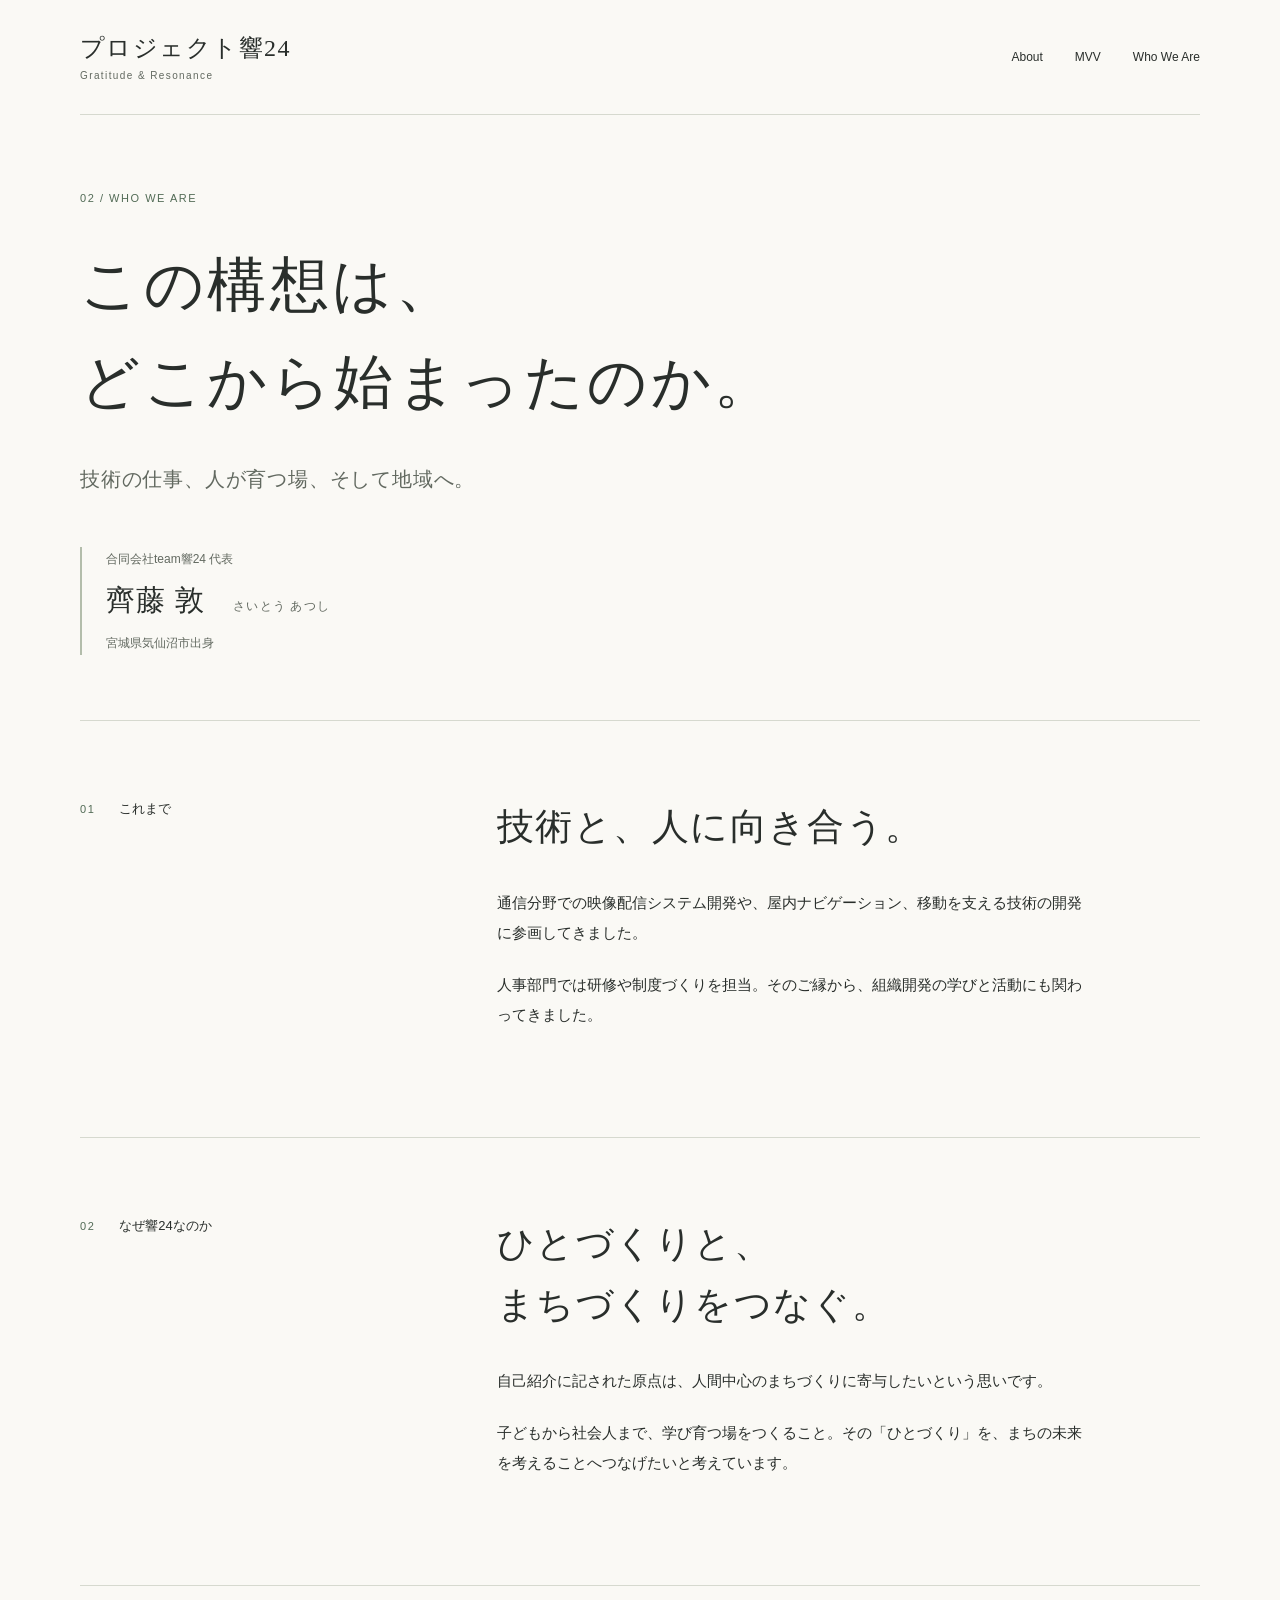
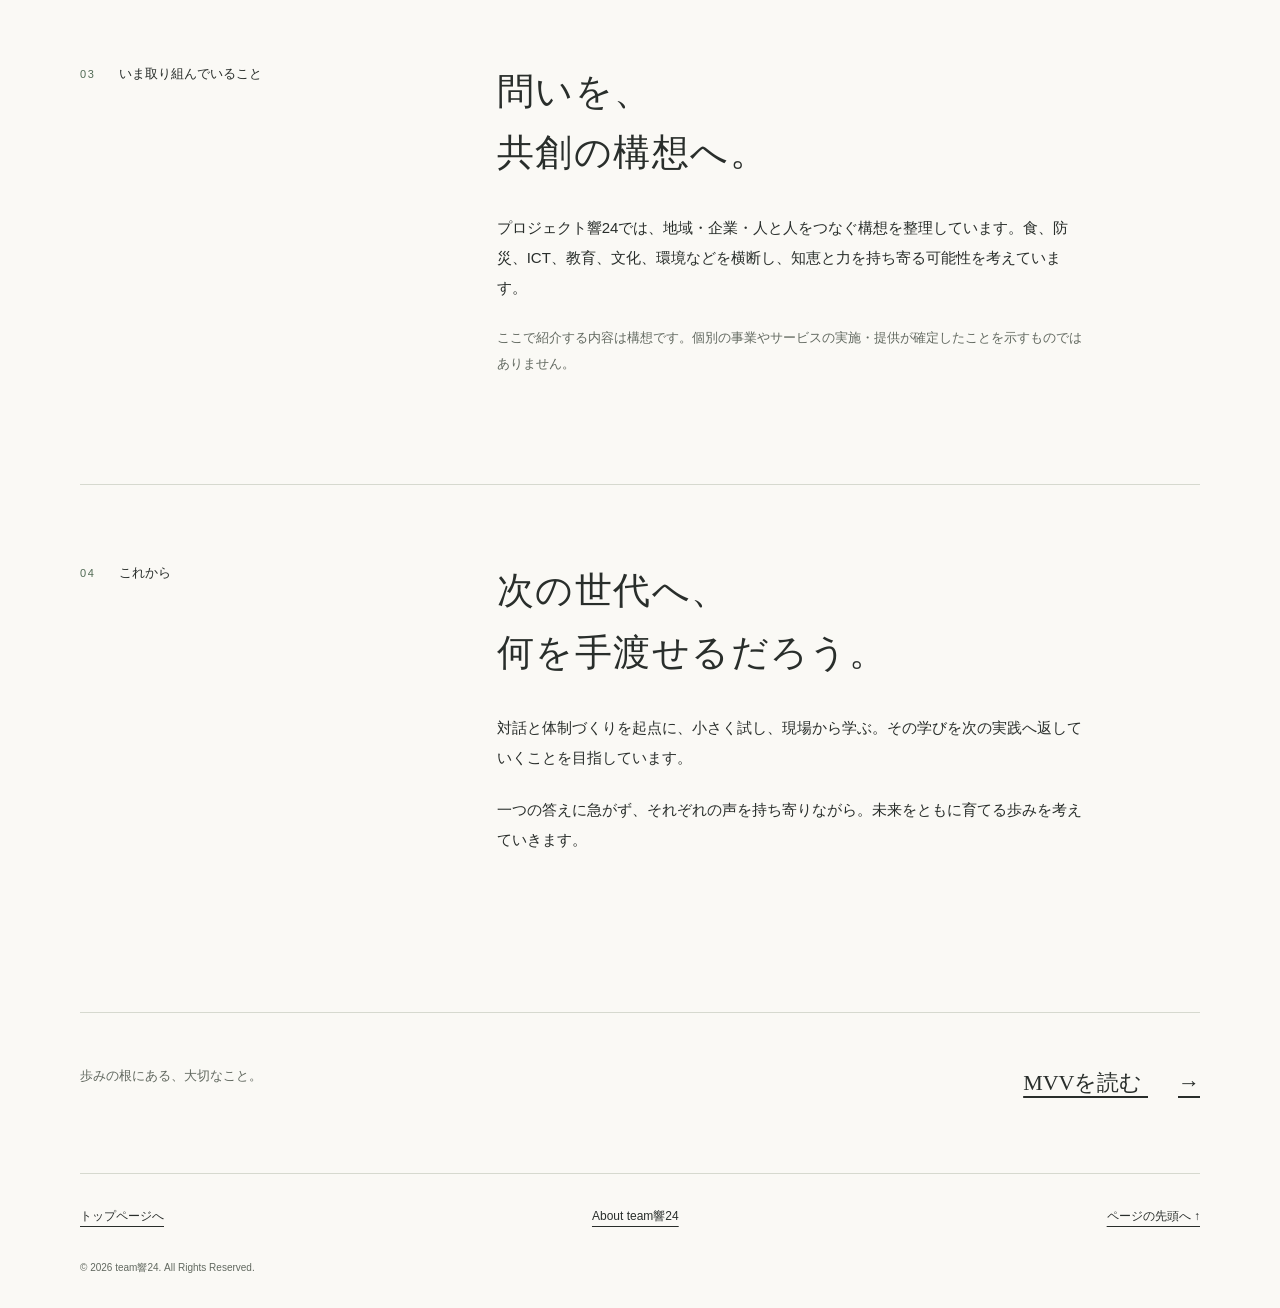
==== about/profile.html @ 74e99349 "team響24のMVVと自己紹介を公開しトップからの導線を追加" ====
<!doctype html>
<html lang="ja"><head><meta charset="utf-8"><meta name="viewport" content="width=device-width, initial-scale=1"><meta name="description" content="Who We Are — この構想は、どこから始まったのか。プロジェクト響24の理念と、その構想の原点。"><title>Who We Are — この構想は、どこから始まったのか | プロジェクト響24</title><link rel="stylesheet" href="../assets/css/about.css"></head>
<body><a class="skip" href="#main">本文へ進む</a><header class="wrap header"><a class="brand" href="index.html">プロジェクト響24<span>Gratitude &amp; Resonance</span></a><nav aria-label="About内のページ"><a href="index.html">About</a><a href="mvv.html">MVV</a><a href="profile.html" aria-current="page">Who We Are</a></nav></header><main id="main"><section class="wrap page-title profile-title"><p class="eyebrow">02 / WHO WE ARE</p><h1>この構想は、<br>どこから始まったのか。</h1><p class="lead">技術の仕事、人が育つ場、そして地域へ。</p><div class="person"><p>合同会社team響24 代表</p><h2>齊藤 敦 <span>さいとう あつし</span></h2><p>宮城県気仙沼市出身</p></div></section><div class="wrap stories"><section class="story" id="story-1"><div class="story-label"><span class="number">01</span><p>これまで</p></div><div><h2>技術と、人に向き合う。</h2><p>通信分野での映像配信システム開発や、屋内ナビゲーション、移動を支える技術の開発に参画してきました。</p><p>人事部門では研修や制度づくりを担当。そのご縁から、組織開発の学びと活動にも関わってきました。</p></div></section><section class="story" id="story-2"><div class="story-label"><span class="number">02</span><p>なぜ響24なのか</p></div><div><h2>ひとづくりと、<br>まちづくりをつなぐ。</h2><p>自己紹介に記された原点は、人間中心のまちづくりに寄与したいという思いです。</p><p>子どもから社会人まで、学び育つ場をつくること。その「ひとづくり」を、まちの未来を考えることへつなげたいと考えています。</p></div></section><section class="story" id="story-3"><div class="story-label"><span class="number">03</span><p>いま取り組んでいること</p></div><div><h2>問いを、<br>共創の構想へ。</h2><p>プロジェクト響24では、地域・企業・人と人をつなぐ構想を整理しています。食、防災、ICT、教育、文化、環境などを横断し、知恵と力を持ち寄る可能性を考えています。</p><p class="quiet">ここで紹介する内容は構想です。個別の事業やサービスの実施・提供が確定したことを示すものではありません。</p></div></section><section class="story" id="story-4"><div class="story-label"><span class="number">04</span><p>これから</p></div><div><h2>次の世代へ、<br>何を手渡せるだろう。</h2><p>対話と体制づくりを起点に、小さく試し、現場から学ぶ。その学びを次の実践へ返していくことを目指しています。</p><p>一つの答えに急がず、それぞれの声を持ち寄りながら。未来をともに育てる歩みを考えていきます。</p></div></section></div><aside class="wrap next"><span>歩みの根にある、大切なこと。</span><a href="mvv.html">MVVを読む <span aria-hidden="true">→</span></a></aside></main><footer class="wrap footer"><a href="../index.html">トップページへ</a><a href="index.html">About team響24</a><a href="#main">ページの先頭へ ↑</a><small>© 2026 team響24. All Rights Reserved.</small></footer></body></html>
---- assets/css/about.css ----
:root{--paper:#faf9f5;--ink:#292e2b;--muted:#626960;--line:#d6d9cf;--green:#edf0e7;--accent:#526b56;--serif:'Yu Mincho','Hiragino Mincho ProN',serif;--sans:'Hiragino Kaku Gothic ProN','Yu Gothic',Meiryo,sans-serif}*{box-sizing:border-box}html{scroll-padding-top:32px}body{margin:0;background:var(--paper);color:var(--ink);font:15px/2 var(--sans);-webkit-font-smoothing:antialiased}a{color:inherit;text-underline-offset:6px}a:hover{text-decoration-thickness:2px}a:focus-visible{outline:2px solid var(--accent);outline-offset:7px}p,h1,h2,h3{margin-top:0}h1,h2,h3{font-family:var(--serif);font-weight:500}h1{font-size:clamp(38px,4.6vw,66px);line-height:1.65;letter-spacing:.06em;margin-bottom:28px}h2{font-size:clamp(32px,3.5vw,48px);line-height:1.65;letter-spacing:.04em}p{margin-bottom:22px}.wrap{width:min(1120px,calc(100% - 96px));margin-inline:auto}.preview{font-size:11px;text-align:center;background:#ecebe4;color:#62675e;letter-spacing:.12em;padding:4px 16px}.header{min-height:115px;display:flex;justify-content:space-between;align-items:center;gap:28px;border-bottom:1px solid var(--line)}.brand{text-decoration:none;font:24px/1.6 var(--serif);letter-spacing:.06em}.brand span{display:block;font:10px/1.8 var(--sans);letter-spacing:.14em;color:var(--muted)}nav{display:flex;gap:32px;font-size:12px}nav a{text-decoration:none}.skip{position:absolute;left:20px;top:-100px;background:white;padding:12px;z-index:5}.skip:focus{top:10px}.eyebrow,.number{font-size:11px;letter-spacing:.14em;color:var(--accent)}.eyebrow{margin-bottom:28px}.intro{display:grid;grid-template-columns:1.4fr 1fr;align-items:center;gap:20px;padding-block:90px 82px}.lead{font:20px/2 var(--serif);letter-spacing:.04em}.quiet{font-size:13px;color:var(--muted)}.art{position:relative}.art img{display:block;width:100%;height:auto}.art span{display:block;text-align:center;font:12px var(--serif);letter-spacing:.22em;color:var(--muted)}.entrance{padding-bottom:70px}.cards{display:grid;grid-template-columns:1fr 1fr;border-top:1px solid var(--line);border-bottom:1px solid var(--line)}.card{display:flex;flex-direction:column;text-decoration:none;min-height:370px;padding:34px 40px 32px 0}.card+.card{padding-left:40px;border-left:1px solid var(--line)}.card h2{font-family:Georgia,var(--serif);font-size:40px;line-height:1.3;margin:30px 0 22px;letter-spacing:0;min-height:104px}.card p{font-size:14px;color:var(--muted)}.card-link{display:flex;justify-content:space-between;margin-top:auto;font-size:12px;color:var(--accent)}.card-link span{font-size:22px}.card:hover{background:#f0f1ea}.closing{padding-block:30px 95px;text-align:center}.closing p{font:27px/1.8 var(--serif);margin-bottom:14px}.closing span{font-size:13px;color:var(--muted)}.footer{display:flex;gap:30px;justify-content:space-between;flex-wrap:wrap;border-top:1px solid var(--line);padding-block:30px;font-size:12px}.footer small{width:100%;color:var(--muted);font-size:10px}.page-title{padding-block:72px 65px}.page-title .lead{color:var(--muted)}.jump{margin-top:38px;flex-wrap:wrap;gap:20px 35px}.chapter{padding-block:100px 110px;display:grid;grid-template-columns:1fr 2fr;gap:65px;border-top:1px solid var(--line);min-height:570px}.chapter-label{display:flex;gap:22px;font-family:Georgia,serif;font-size:24px;line-height:1.5}.chapter-label>span{font-size:12px;padding-top:8px;color:var(--accent)}.chapter-label small{display:block;font:12px/2 var(--sans);color:var(--muted);margin-top:8px}.chapter h2{margin-bottom:35px}.chapter p:not(.statement){max-width:580px}.statement{font:22px/2 var(--serif);max-width:610px}.tinted{background:var(--green)}.tinted .chapter{border:0}.values{padding-block:85px}.values>h2{margin-top:35px}.values-intro{color:var(--muted)}.value-list{list-style:none;padding:0;margin-top:45px;border-top:1px solid var(--line)}.value-list li{display:grid;grid-template-columns:50px 220px 1fr;align-items:baseline;gap:20px;padding:38px 0;border-bottom:1px solid var(--line)}.value-list h3{font-size:34px;margin:0}.value-list p{margin:0;color:var(--muted);max-width:560px}.principles{margin-top:75px;padding:45px;background:var(--green)}.principles h3{font-size:30px;margin-bottom:22px}.principles ol{padding-left:24px}.principles li{padding:4px 0}.principles .quiet{margin:25px 0 0}.next{border-top:1px solid var(--line);display:flex;justify-content:space-between;gap:30px;padding-block:50px 70px}.next>span{font-size:13px;color:var(--muted)}.next a{font:22px/1.8 var(--serif)}.next a span{padding-left:30px}.person{margin-top:48px;padding-left:24px;border-left:2px solid #b3bdab}.person p{font-size:12px;color:var(--muted);margin:0}.person h2{font-size:29px;margin:6px 0}.person h2 span{display:inline-block;font:12px var(--sans);margin-left:20px;color:var(--muted)}.story{display:grid;grid-template-columns:1fr 2fr;gap:65px;padding:75px 0 85px;border-top:1px solid var(--line)}.story-label{display:flex;gap:24px;align-items:baseline}.story-label p{font-size:13px}.story h2{font-size:37px}.story>div>p{max-width:590px}.stories{padding-bottom:50px}@media(max-width:760px){.wrap{width:calc(100% - 40px)}.header{flex-wrap:wrap;gap:18px;padding-block:22px}.header nav{width:100%;gap:28px}.brand{font-size:22px}.intro{padding-block:55px;grid-template-columns:1fr}.intro h1{font-size:38px}.art{width:65%;max-width:310px;margin:-10px 0 10px auto}.lead{font-size:18px}.cards{grid-template-columns:1fr}.card{padding:28px 10px;min-height:330px}.card+.card{border-left:0;border-top:1px solid var(--line);padding:28px 10px}.card h2{font-size:35px;min-height:0}.closing{padding-block:10px 65px}.closing p{font-size:22px}.page-title{padding-block:48px}.page-title h1{font-size:34px}.chapter{grid-template-columns:1fr;gap:25px;padding-block:55px 65px;min-height:0}.chapter h2{font-size:36px}.chapter-label{font-size:22px}.statement{font-size:20px}.values{padding-block:55px}.value-list li{grid-template-columns:26px 1fr;gap:10px;padding-block:28px}.value-list h3{font-size:30px}.value-list p{grid-column:2}.principles{padding:27px 22px;margin-top:45px}.principles li{font-size:14px}.principles .quiet br{display:none}.story{grid-template-columns:1fr;gap:16px;padding-block:45px}.story h2{font-size:30px}.next{flex-direction:column;gap:12px;padding-block:35px 50px}.next a{font-size:21px}.footer{gap:18px}.person h2 span{margin-left:12px}}@media print{.preview,.skip,.jump,.footer,.next{display:none}.wrap{width:100%}.chapter,.story{break-inside:avoid;padding-block:30px;min-height:0}body{background:white}}
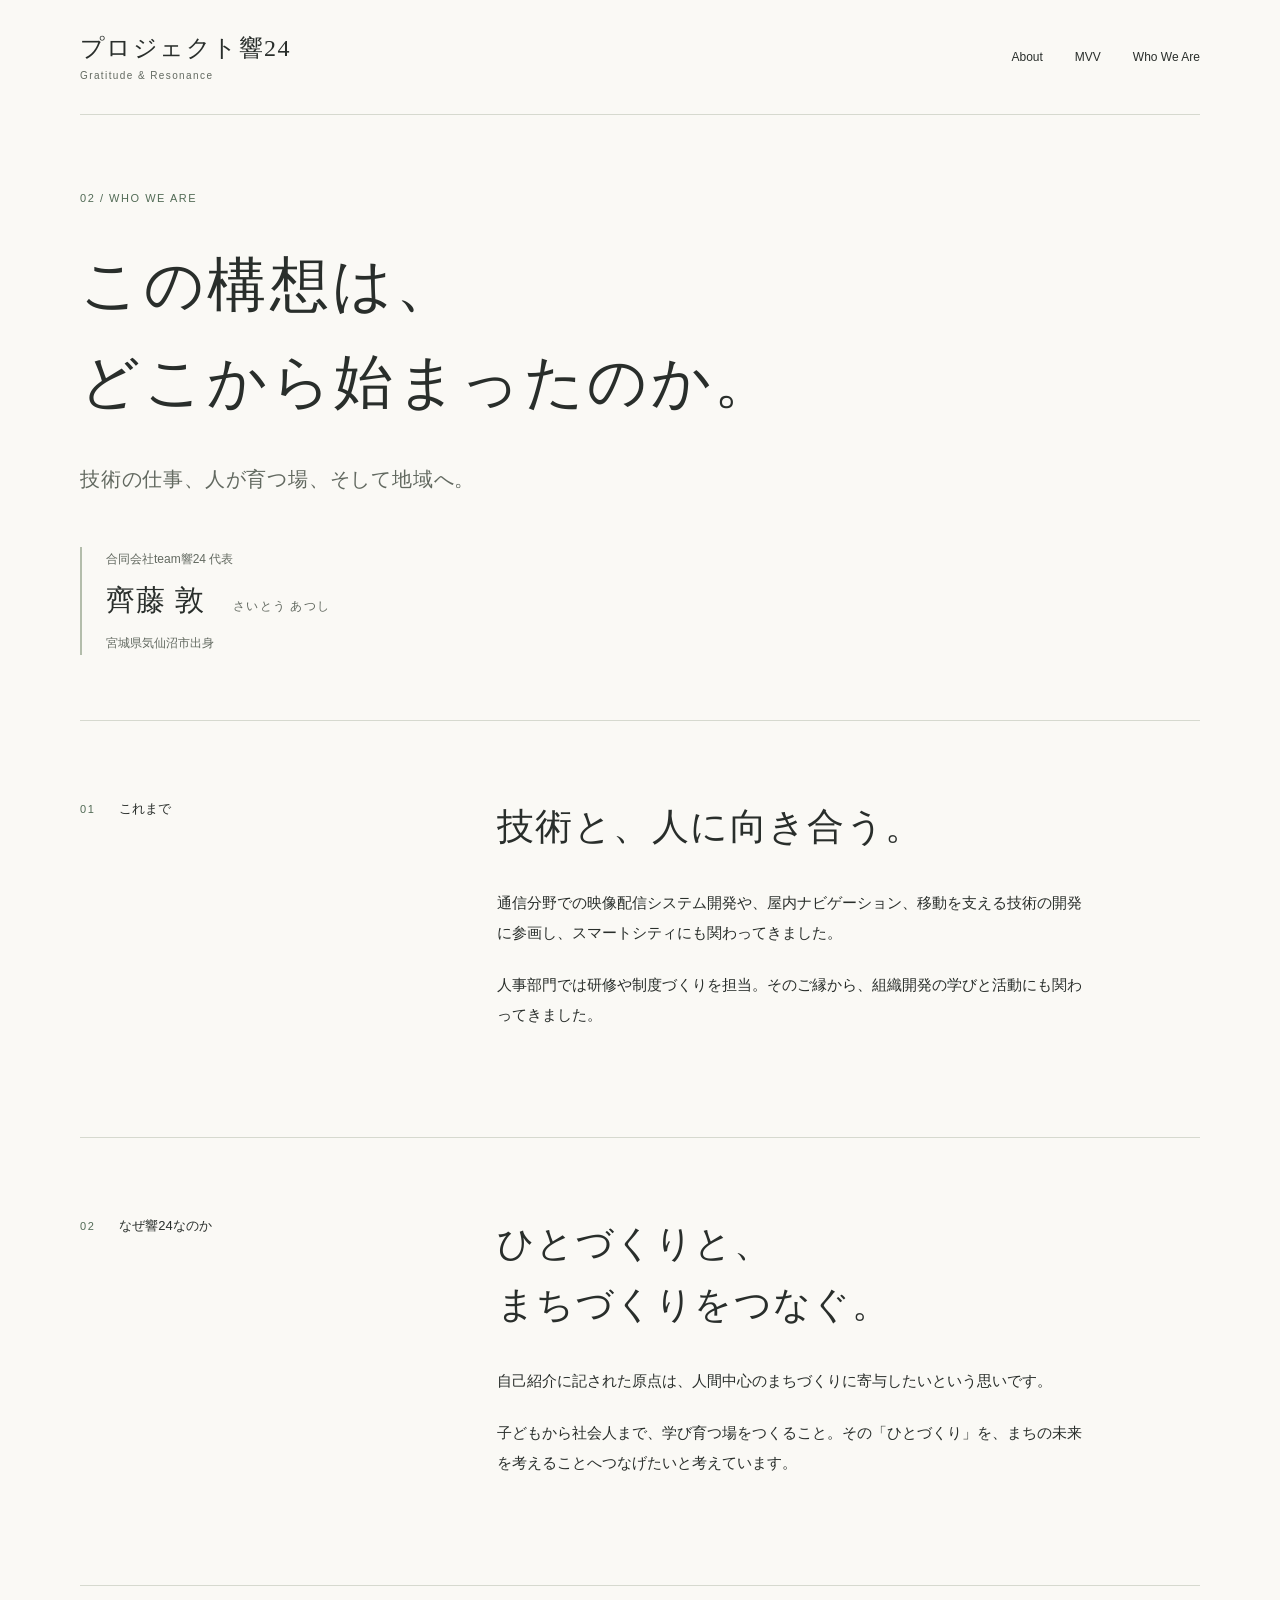
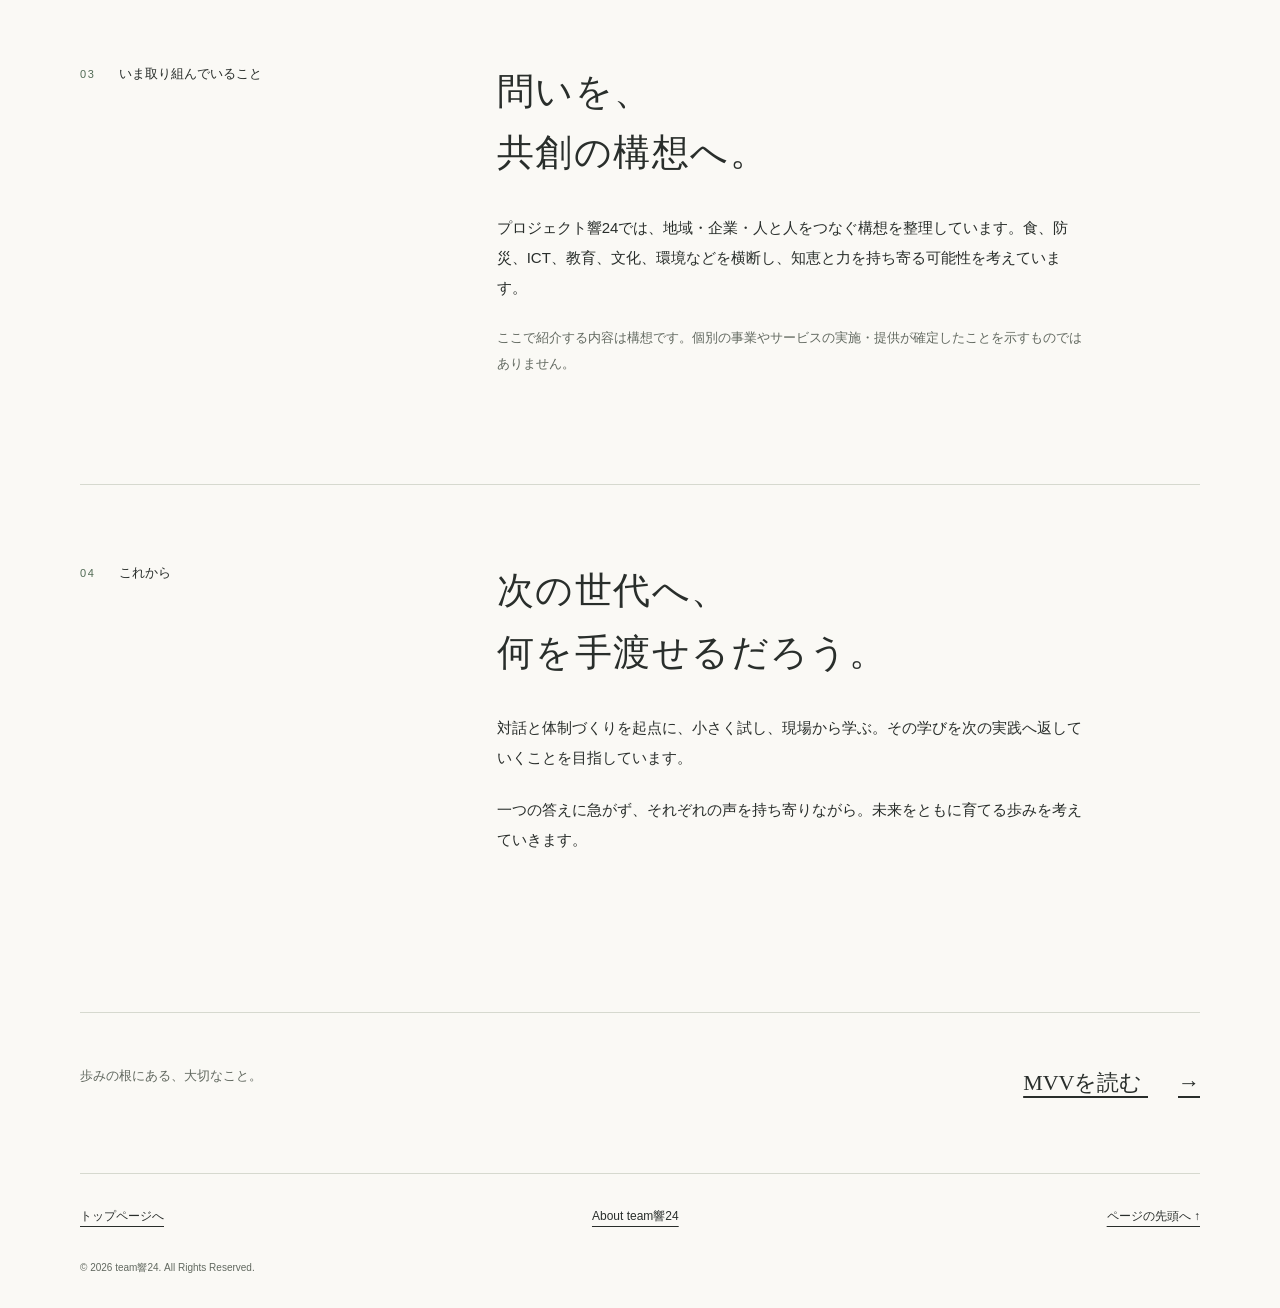
==== commit c5784ab9: "自己紹介にスマートシティへの関わりを追記" ====
--- a/about/profile.html
+++ b/about/profile.html
@@ -1,3 +1,3 @@
 <!doctype html>
 <html lang="ja"><head><meta charset="utf-8"><meta name="viewport" content="width=device-width, initial-scale=1"><meta name="description" content="Who We Are — この構想は、どこから始まったのか。プロジェクト響24の理念と、その構想の原点。"><title>Who We Are — この構想は、どこから始まったのか | プロジェクト響24</title><link rel="stylesheet" href="../assets/css/about.css"></head>
-<body><a class="skip" href="#main">本文へ進む</a><header class="wrap header"><a class="brand" href="index.html">プロジェクト響24<span>Gratitude &amp; Resonance</span></a><nav aria-label="About内のページ"><a href="index.html">About</a><a href="mvv.html">MVV</a><a href="profile.html" aria-current="page">Who We Are</a></nav></header><main id="main"><section class="wrap page-title profile-title"><p class="eyebrow">02 / WHO WE ARE</p><h1>この構想は、<br>どこから始まったのか。</h1><p class="lead">技術の仕事、人が育つ場、そして地域へ。</p><div class="person"><p>合同会社team響24 代表</p><h2>齊藤 敦 <span>さいとう あつし</span></h2><p>宮城県気仙沼市出身</p></div></section><div class="wrap stories"><section class="story" id="story-1"><div class="story-label"><span class="number">01</span><p>これまで</p></div><div><h2>技術と、人に向き合う。</h2><p>通信分野での映像配信システム開発や、屋内ナビゲーション、移動を支える技術の開発に参画してきました。</p><p>人事部門では研修や制度づくりを担当。そのご縁から、組織開発の学びと活動にも関わってきました。</p></div></section><section class="story" id="story-2"><div class="story-label"><span class="number">02</span><p>なぜ響24なのか</p></div><div><h2>ひとづくりと、<br>まちづくりをつなぐ。</h2><p>自己紹介に記された原点は、人間中心のまちづくりに寄与したいという思いです。</p><p>子どもから社会人まで、学び育つ場をつくること。その「ひとづくり」を、まちの未来を考えることへつなげたいと考えています。</p></div></section><section class="story" id="story-3"><div class="story-label"><span class="number">03</span><p>いま取り組んでいること</p></div><div><h2>問いを、<br>共創の構想へ。</h2><p>プロジェクト響24では、地域・企業・人と人をつなぐ構想を整理しています。食、防災、ICT、教育、文化、環境などを横断し、知恵と力を持ち寄る可能性を考えています。</p><p class="quiet">ここで紹介する内容は構想です。個別の事業やサービスの実施・提供が確定したことを示すものではありません。</p></div></section><section class="story" id="story-4"><div class="story-label"><span class="number">04</span><p>これから</p></div><div><h2>次の世代へ、<br>何を手渡せるだろう。</h2><p>対話と体制づくりを起点に、小さく試し、現場から学ぶ。その学びを次の実践へ返していくことを目指しています。</p><p>一つの答えに急がず、それぞれの声を持ち寄りながら。未来をともに育てる歩みを考えていきます。</p></div></section></div><aside class="wrap next"><span>歩みの根にある、大切なこと。</span><a href="mvv.html">MVVを読む <span aria-hidden="true">→</span></a></aside></main><footer class="wrap footer"><a href="../index.html">トップページへ</a><a href="index.html">About team響24</a><a href="#main">ページの先頭へ ↑</a><small>© 2026 team響24. All Rights Reserved.</small></footer></body></html>+<body><a class="skip" href="#main">本文へ進む</a><header class="wrap header"><a class="brand" href="index.html">プロジェクト響24<span>Gratitude &amp; Resonance</span></a><nav aria-label="About内のページ"><a href="index.html">About</a><a href="mvv.html">MVV</a><a href="profile.html" aria-current="page">Who We Are</a></nav></header><main id="main"><section class="wrap page-title profile-title"><p class="eyebrow">02 / WHO WE ARE</p><h1>この構想は、<br>どこから始まったのか。</h1><p class="lead">技術の仕事、人が育つ場、そして地域へ。</p><div class="person"><p>合同会社team響24 代表</p><h2>齊藤 敦 <span>さいとう あつし</span></h2><p>宮城県気仙沼市出身</p></div></section><div class="wrap stories"><section class="story" id="story-1"><div class="story-label"><span class="number">01</span><p>これまで</p></div><div><h2>技術と、人に向き合う。</h2><p>通信分野での映像配信システム開発や、屋内ナビゲーション、移動を支える技術の開発に参画し、スマートシティにも関わってきました。</p><p>人事部門では研修や制度づくりを担当。そのご縁から、組織開発の学びと活動にも関わってきました。</p></div></section><section class="story" id="story-2"><div class="story-label"><span class="number">02</span><p>なぜ響24なのか</p></div><div><h2>ひとづくりと、<br>まちづくりをつなぐ。</h2><p>自己紹介に記された原点は、人間中心のまちづくりに寄与したいという思いです。</p><p>子どもから社会人まで、学び育つ場をつくること。その「ひとづくり」を、まちの未来を考えることへつなげたいと考えています。</p></div></section><section class="story" id="story-3"><div class="story-label"><span class="number">03</span><p>いま取り組んでいること</p></div><div><h2>問いを、<br>共創の構想へ。</h2><p>プロジェクト響24では、地域・企業・人と人をつなぐ構想を整理しています。食、防災、ICT、教育、文化、環境などを横断し、知恵と力を持ち寄る可能性を考えています。</p><p class="quiet">ここで紹介する内容は構想です。個別の事業やサービスの実施・提供が確定したことを示すものではありません。</p></div></section><section class="story" id="story-4"><div class="story-label"><span class="number">04</span><p>これから</p></div><div><h2>次の世代へ、<br>何を手渡せるだろう。</h2><p>対話と体制づくりを起点に、小さく試し、現場から学ぶ。その学びを次の実践へ返していくことを目指しています。</p><p>一つの答えに急がず、それぞれの声を持ち寄りながら。未来をともに育てる歩みを考えていきます。</p></div></section></div><aside class="wrap next"><span>歩みの根にある、大切なこと。</span><a href="mvv.html">MVVを読む <span aria-hidden="true">→</span></a></aside></main><footer class="wrap footer"><a href="../index.html">トップページへ</a><a href="index.html">About team響24</a><a href="#main">ページの先頭へ ↑</a><small>© 2026 team響24. All Rights Reserved.</small></footer></body></html>
